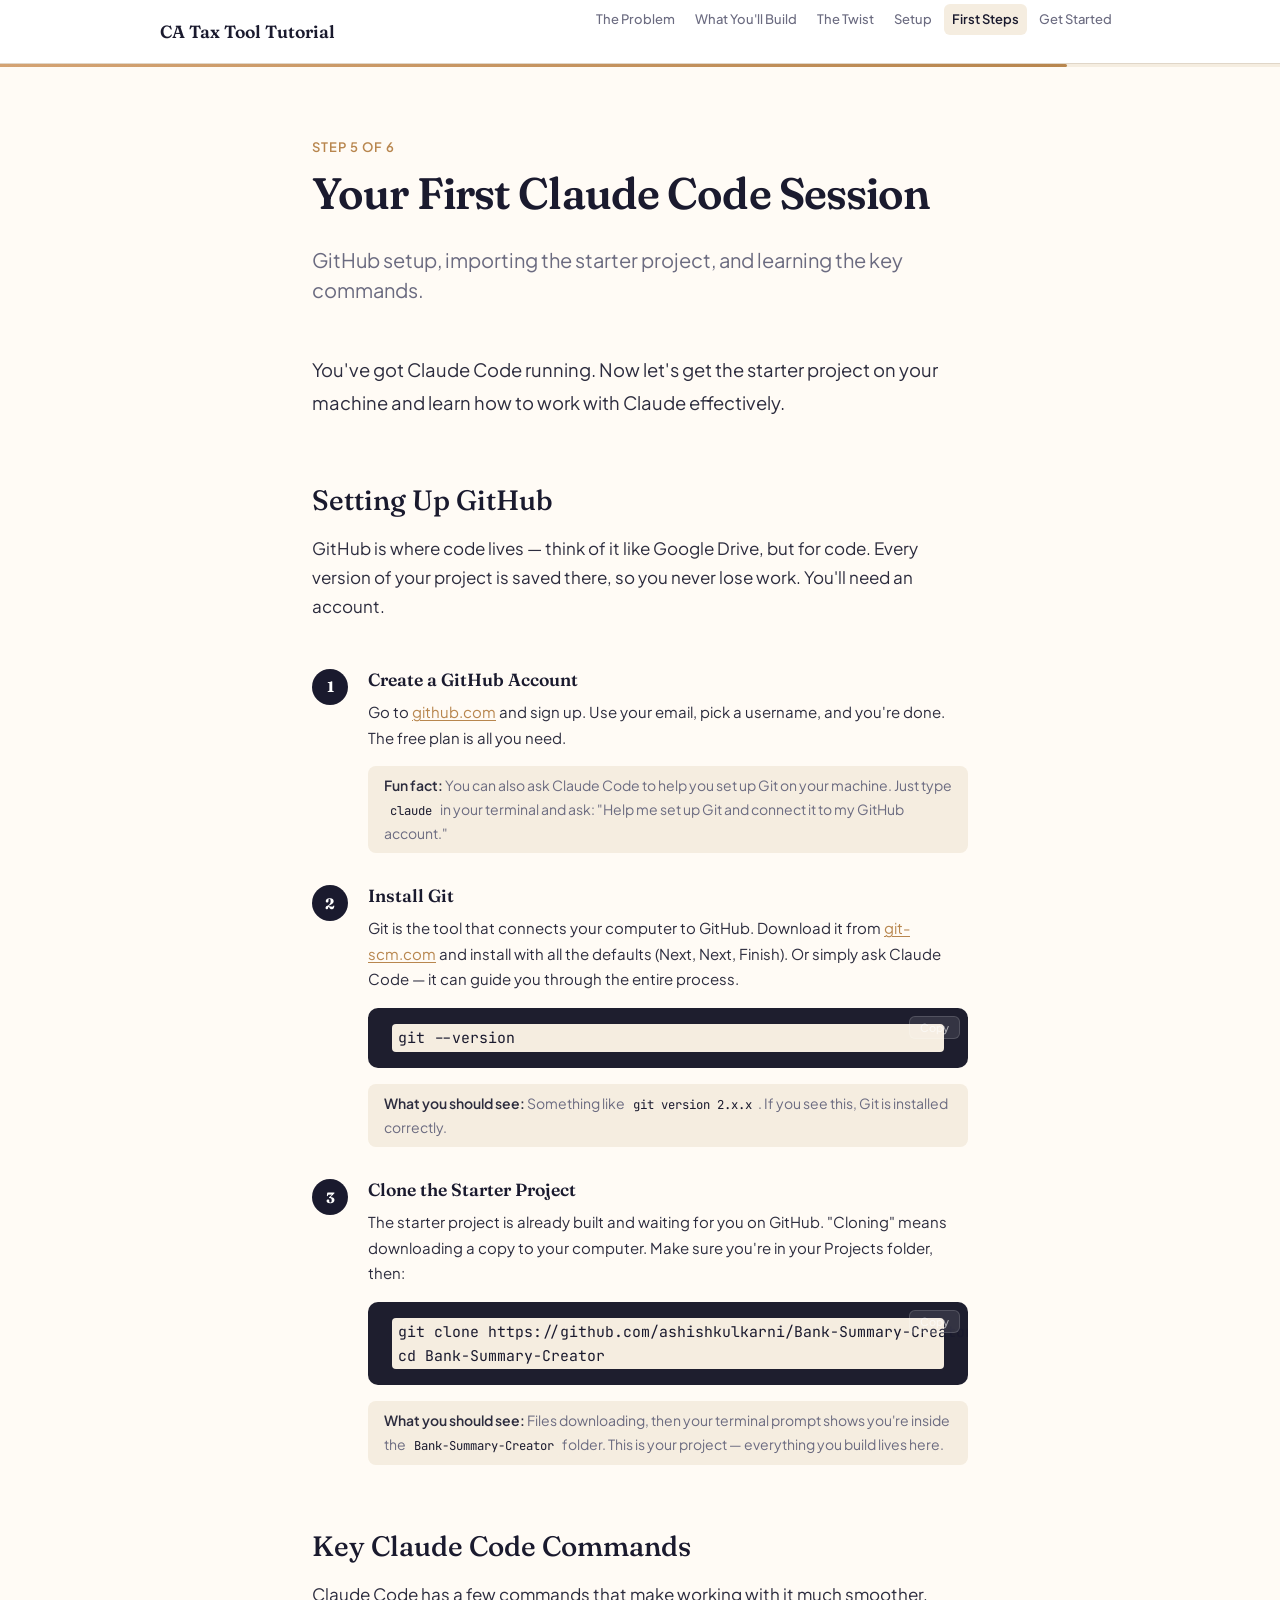
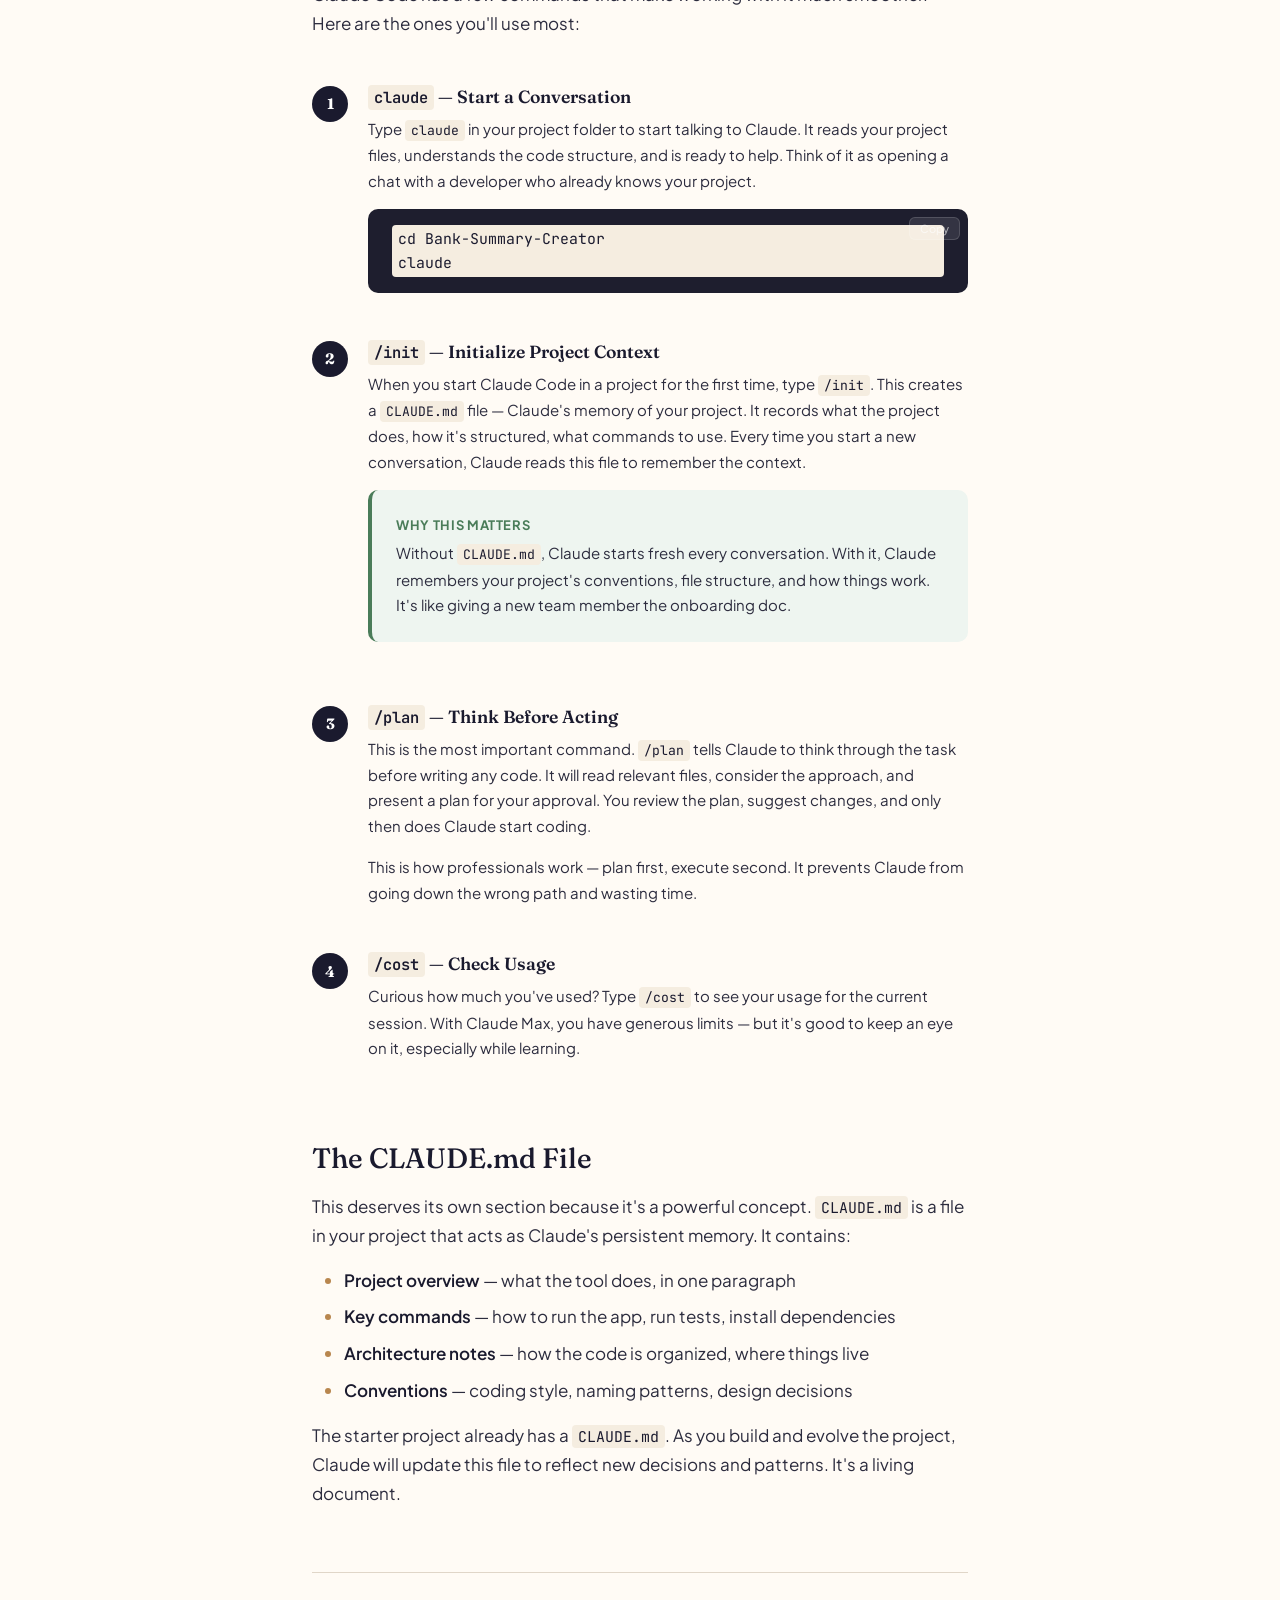
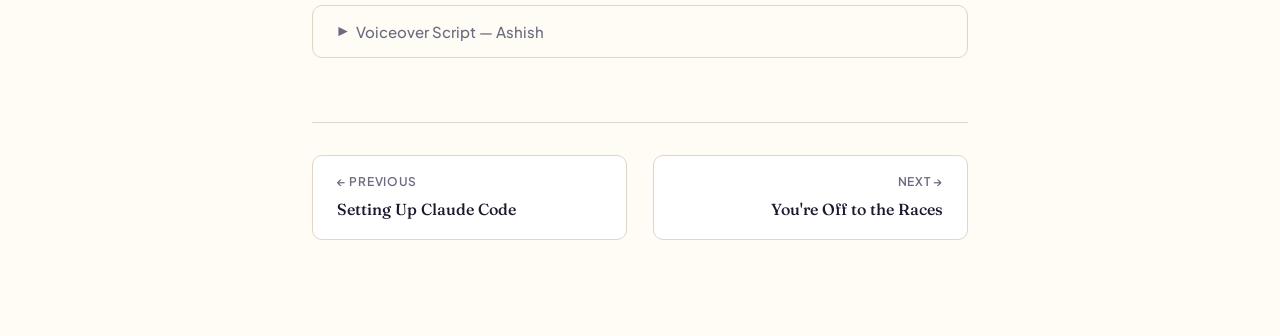
==== tutorial/first-steps.html @ ddcdc400 "Initial commit: Bank Summary Creator + tutorial website Bank Summary Creator: FastAPI app that proce" ====
<!DOCTYPE html>
<html lang="en">
<head>
  <meta charset="UTF-8">
  <meta name="viewport" content="width=device-width, initial-scale=1.0">
  <title>Your First Claude Code Session — Build Your Own Tax Tool</title>
  <link rel="preconnect" href="https://fonts.googleapis.com">
  <link rel="preconnect" href="https://fonts.gstatic.com" crossorigin>
  <link href="https://fonts.googleapis.com/css2?family=Fraunces:ital,opsz,wght@0,9..144,300..900;1,9..144,300..900&family=Plus+Jakarta+Sans:wght@400;500;600;700&family=JetBrains+Mono:wght@400;500&display=swap" rel="stylesheet">
  <link rel="stylesheet" href="css/style.css">
</head>
<body>

  <nav class="site-nav">
    <div class="nav-inner">
      <a href="index.html" class="nav-brand">CA Tax Tool Tutorial</a>
      <ul class="nav-links">
        <li><a href="index.html">The Problem</a></li>
        <li><a href="what-this-unlocks.html">What You'll Build</a></li>
        <li><a href="you-dont-need-a-developer.html">The Twist</a></li>
        <li><a href="setup.html">Setup</a></li>
        <li><a href="first-steps.html">First Steps</a></li>
        <li><a href="get-started.html">Get Started</a></li>
      </ul>
    </div>
  </nav>
  <div class="progress-bar"><div class="progress-bar-fill" style="width: 83.33%"></div></div>

  <main class="page-content">

    <span class="page-label">Step 5 of 6</span>
    <h1>Your First Claude Code Session</h1>
    <p class="page-subtitle">GitHub setup, importing the starter project, and learning the key commands.</p>

    <p class="lead">You've got Claude Code running. Now let's get the starter project on your machine and learn how to work with Claude effectively.</p>

    <h2>Setting Up GitHub</h2>

    <p>GitHub is where code lives — think of it like Google Drive, but for code. Every version of your project is saved there, so you never lose work. You'll need an account.</p>

    <div class="step-list">

      <div class="step">
        <h3>Create a GitHub Account</h3>
        <p>Go to <a href="https://github.com" target="_blank" rel="noopener">github.com</a> and sign up. Use your email, pick a username, and you're done. The free plan is all you need.</p>
        <div class="step-note">
          <strong>Fun fact:</strong> You can also ask Claude Code to help you set up Git on your machine. Just type <code>claude</code> in your terminal and ask: "Help me set up Git and connect it to my GitHub account."
        </div>
      </div>

      <div class="step">
        <h3>Install Git</h3>
        <p>Git is the tool that connects your computer to GitHub. Download it from <a href="https://git-scm.com" target="_blank" rel="noopener">git-scm.com</a> and install with all the defaults (Next, Next, Finish). Or simply ask Claude Code — it can guide you through the entire process.</p>
        <div class="code-block"><code>git --version</code></div>
        <div class="step-note">
          <strong>What you should see:</strong> Something like <code>git version 2.x.x</code>. If you see this, Git is installed correctly.
        </div>
      </div>

      <div class="step">
        <h3>Clone the Starter Project</h3>
        <p>The starter project is already built and waiting for you on GitHub. "Cloning" means downloading a copy to your computer. Make sure you're in your Projects folder, then:</p>
        <div class="code-block"><code>git clone https://github.com/ashishkulkarni/Bank-Summary-Creator.git
cd Bank-Summary-Creator</code></div>
        <div class="step-note">
          <strong>What you should see:</strong> Files downloading, then your terminal prompt shows you're inside the <code>Bank-Summary-Creator</code> folder. This is your project — everything you build lives here.
        </div>
      </div>

    </div>

    <h2>Key Claude Code Commands</h2>

    <p>Claude Code has a few commands that make working with it much smoother. Here are the ones you'll use most:</p>

    <div class="step-list">

      <div class="step">
        <h3><code>claude</code> — Start a Conversation</h3>
        <p>Type <code>claude</code> in your project folder to start talking to Claude. It reads your project files, understands the code structure, and is ready to help. Think of it as opening a chat with a developer who already knows your project.</p>
        <div class="code-block"><code>cd Bank-Summary-Creator
claude</code></div>
      </div>

      <div class="step">
        <h3><code>/init</code> — Initialize Project Context</h3>
        <p>When you start Claude Code in a project for the first time, type <code>/init</code>. This creates a <code>CLAUDE.md</code> file — Claude's memory of your project. It records what the project does, how it's structured, what commands to use. Every time you start a new conversation, Claude reads this file to remember the context.</p>
        <div class="callout callout-tip" style="margin-top: var(--space-sm)">
          <div class="callout-label">Why this matters</div>
          <p>Without <code>CLAUDE.md</code>, Claude starts fresh every conversation. With it, Claude remembers your project's conventions, file structure, and how things work. It's like giving a new team member the onboarding doc.</p>
        </div>
      </div>

      <div class="step">
        <h3><code>/plan</code> — Think Before Acting</h3>
        <p>This is the most important command. <code>/plan</code> tells Claude to think through the task before writing any code. It will read relevant files, consider the approach, and present a plan for your approval. You review the plan, suggest changes, and only then does Claude start coding.</p>
        <p>This is how professionals work — plan first, execute second. It prevents Claude from going down the wrong path and wasting time.</p>
      </div>

      <div class="step">
        <h3><code>/cost</code> — Check Usage</h3>
        <p>Curious how much you've used? Type <code>/cost</code> to see your usage for the current session. With Claude Max, you have generous limits — but it's good to keep an eye on it, especially while learning.</p>
      </div>

    </div>

    <h2>The CLAUDE.md File</h2>

    <p>This deserves its own section because it's a powerful concept. <code>CLAUDE.md</code> is a file in your project that acts as Claude's persistent memory. It contains:</p>

    <ul>
      <li><strong>Project overview</strong> — what the tool does, in one paragraph</li>
      <li><strong>Key commands</strong> — how to run the app, run tests, install dependencies</li>
      <li><strong>Architecture notes</strong> — how the code is organized, where things live</li>
      <li><strong>Conventions</strong> — coding style, naming patterns, design decisions</li>
    </ul>

    <p>The starter project already has a <code>CLAUDE.md</code>. As you build and evolve the project, Claude will update this file to reflect new decisions and patterns. It's a living document.</p>

    <!-- Voiceover Script -->
    <aside class="voiceover-section">
      <button class="voiceover-toggle" aria-expanded="false">
        <span class="toggle-icon">&#9654;</span>
        Voiceover Script — Ashish
      </button>
      <div class="voiceover-content">
        <p>Alright, now we're getting to the fun part. First thing — let's set up GitHub. GitHub is just Google Drive for code, bas. Go to github.com, make a free account, done.</p>
        <p>Then install Git — download from git-scm.com, Next-Next-Finish. Or honestly? Start Claude Code and ask it "help me set up Git." It'll walk you through everything. That's literally what it's for.</p>
        <p>Next, we clone the starter project. That's a fancy word for "download the code." One command — <code>git clone</code> followed by the URL — and the whole project is on your machine. <code>cd</code> into the folder, and you're in.</p>
        <p>Now, the commands you need to know. <code>claude</code> starts a conversation. <code>/init</code> creates the project memory file. <code>/plan</code> — this is the big one — tells Claude to think before doing anything. Always use <code>/plan</code> for big tasks. And <code>/cost</code> lets you check your usage. The CLAUDE.md file is like an onboarding doc for Claude — it remembers your project between conversations. Pretty neat, right? Okay, one more page and you're building.</p>
        <div class="audio-player" data-page="first-steps">Audio narration coming soon</div>
      </div>
    </aside>

    <!-- Page Navigation -->
    <nav class="page-nav">
      <a href="setup.html">
        <span class="nav-direction">&larr; Previous</span>
        <span class="nav-title">Setting Up Claude Code</span>
      </a>
      <a href="get-started.html" class="next">
        <span class="nav-direction">Next &rarr;</span>
        <span class="nav-title">You're Off to the Races</span>
      </a>
    </nav>

  </main>

  <script src="js/main.js"></script>
</body>
</html>
---- tutorial/css/style.css ----
/* ==========================================================================
   Design System — Claude Code Tutorial for CAs
   Editorial / warm professional. Cream + navy + amber.
   ========================================================================== */

/* --- Custom Properties --- */
:root {
  /* Colors */
  --color-cream:       #FFFBF5;
  --color-cream-dark:  #F5EDE0;
  --color-navy:        #1a1a2e;
  --color-navy-light:  #2d2d4a;
  --color-amber:       #d4a373;
  --color-amber-light: #e8c9a0;
  --color-amber-dark:  #b8864e;
  --color-text:        #2c2c3e;
  --color-text-muted:  #6b6b80;
  --color-border:      #e0d6c8;
  --color-code-bg:     #1e1e2e;
  --color-code-text:   #cdd6f4;
  --color-success:     #4a7c59;
  --color-warning:     #c4802b;
  --color-white:       #ffffff;

  /* Typography */
  --font-display: 'Fraunces', Georgia, serif;
  --font-body:    'Plus Jakarta Sans', system-ui, -apple-system, sans-serif;
  --font-mono:    'JetBrains Mono', 'Fira Code', 'Consolas', monospace;

  /* Spacing */
  --space-xs:  0.25rem;
  --space-sm:  0.5rem;
  --space-md:  1rem;
  --space-lg:  1.5rem;
  --space-xl:  2rem;
  --space-2xl: 3rem;
  --space-3xl: 4rem;
  --space-4xl: 6rem;

  /* Layout */
  --max-width:     720px;
  --max-width-wide: 960px;
  --nav-height:    64px;

  /* Transitions */
  --transition-fast: 150ms ease;
  --transition-base: 250ms ease;
}

/* --- Reset & Base --- */
*,
*::before,
*::after {
  box-sizing: border-box;
  margin: 0;
  padding: 0;
}

html {
  font-size: 16px;
  scroll-behavior: smooth;
  -webkit-font-smoothing: antialiased;
  -moz-osx-font-smoothing: grayscale;
}

body {
  font-family: var(--font-body);
  font-size: 1.0625rem;
  line-height: 1.7;
  color: var(--color-text);
  background-color: var(--color-cream);
  min-height: 100vh;
}

img {
  max-width: 100%;
  display: block;
}

a {
  color: var(--color-amber-dark);
  text-decoration: underline;
  text-decoration-thickness: 1px;
  text-underline-offset: 2px;
  transition: color var(--transition-fast);
}

a:hover {
  color: var(--color-navy);
}

/* --- Typography --- */
h1, h2, h3, h4 {
  font-family: var(--font-display);
  color: var(--color-navy);
  line-height: 1.25;
  font-optical-sizing: auto;
}

h1 {
  font-size: 2.75rem;
  font-weight: 600;
  letter-spacing: -0.02em;
  margin-bottom: var(--space-lg);
  font-variation-settings: "SOFT" 50, "WONK" 1;
}

h2 {
  font-size: 1.75rem;
  font-weight: 500;
  margin-top: var(--space-3xl);
  margin-bottom: var(--space-md);
  font-variation-settings: "SOFT" 30, "WONK" 1;
}

h3 {
  font-size: 1.3rem;
  font-weight: 600;
  margin-top: var(--space-2xl);
  margin-bottom: var(--space-sm);
}

p {
  margin-bottom: var(--space-md);
}

strong {
  font-weight: 600;
  color: var(--color-navy);
}

/* --- Navigation --- */
.site-nav {
  position: sticky;
  top: 0;
  z-index: 100;
  background: var(--color-white);
  border-bottom: 1px solid var(--color-border);
  height: var(--nav-height);
  display: flex;
  align-items: center;
  padding: 0 var(--space-xl);
}

.nav-inner {
  max-width: var(--max-width-wide);
  margin: 0 auto;
  width: 100%;
  display: flex;
  align-items: center;
  justify-content: space-between;
  gap: var(--space-md);
}

.nav-brand {
  font-family: var(--font-display);
  font-size: 1.1rem;
  font-weight: 600;
  color: var(--color-navy);
  text-decoration: none;
  white-space: nowrap;
  font-variation-settings: "SOFT" 50, "WONK" 1;
}

.nav-brand:hover {
  color: var(--color-amber-dark);
}

.nav-links {
  display: flex;
  align-items: center;
  gap: var(--space-xs);
  list-style: none;
  overflow-x: auto;
  -webkit-overflow-scrolling: touch;
}

.nav-links a {
  display: block;
  padding: var(--space-xs) var(--space-sm);
  font-size: 0.8125rem;
  font-weight: 500;
  color: var(--color-text-muted);
  text-decoration: none;
  border-radius: 6px;
  white-space: nowrap;
  transition: all var(--transition-fast);
}

.nav-links a:hover {
  color: var(--color-navy);
  background: var(--color-cream);
}

.nav-links a.active {
  color: var(--color-navy);
  background: var(--color-cream-dark);
  font-weight: 600;
}

/* --- Progress Bar --- */
.progress-bar {
  height: 3px;
  background: var(--color-cream-dark);
}

.progress-bar-fill {
  height: 100%;
  background: linear-gradient(90deg, var(--color-amber), var(--color-amber-dark));
  transition: width var(--transition-base);
  border-radius: 0 2px 2px 0;
}

/* --- Main Content --- */
.page-content {
  max-width: var(--max-width);
  margin: 0 auto;
  padding: var(--space-3xl) var(--space-xl) var(--space-4xl);
}

.page-label {
  display: inline-block;
  font-family: var(--font-body);
  font-size: 0.8125rem;
  font-weight: 600;
  text-transform: uppercase;
  letter-spacing: 0.08em;
  color: var(--color-amber-dark);
  margin-bottom: var(--space-sm);
}

.page-subtitle {
  font-size: 1.25rem;
  color: var(--color-text-muted);
  margin-bottom: var(--space-2xl);
  line-height: 1.5;
}

.lead {
  font-size: 1.15rem;
  line-height: 1.8;
  color: var(--color-text);
}

/* --- Stat Cards --- */
.stat-grid {
  display: grid;
  grid-template-columns: repeat(auto-fit, minmax(200px, 1fr));
  gap: var(--space-md);
  margin: var(--space-2xl) 0;
}

.stat-card {
  background: var(--color-white);
  border: 1px solid var(--color-border);
  border-radius: 12px;
  padding: var(--space-lg);
  text-align: center;
}

.stat-card .stat-number {
  font-family: var(--font-display);
  font-size: 2rem;
  font-weight: 700;
  color: var(--color-amber-dark);
  display: block;
  line-height: 1.2;
  font-variation-settings: "SOFT" 50;
}

.stat-card .stat-label {
  font-size: 0.875rem;
  color: var(--color-text-muted);
  margin-top: var(--space-xs);
}

/* --- Feature / Phase Cards --- */
.phase-list {
  margin: var(--space-2xl) 0;
  display: flex;
  flex-direction: column;
  gap: var(--space-lg);
}

.phase-card {
  background: var(--color-white);
  border: 1px solid var(--color-border);
  border-radius: 12px;
  padding: var(--space-xl);
  position: relative;
  border-left: 4px solid var(--color-amber);
}

.phase-card .phase-number {
  font-family: var(--font-display);
  font-size: 0.875rem;
  font-weight: 600;
  color: var(--color-amber-dark);
  text-transform: uppercase;
  letter-spacing: 0.05em;
  margin-bottom: var(--space-xs);
}

.phase-card h3 {
  margin-top: 0;
  font-size: 1.15rem;
}

.phase-card p {
  font-size: 0.9375rem;
  color: var(--color-text-muted);
  margin-bottom: 0;
}

.phase-card .phase-value {
  display: inline-block;
  margin-top: var(--space-sm);
  font-size: 0.8125rem;
  font-weight: 600;
  color: var(--color-success);
  background: #eef5f0;
  padding: var(--space-xs) var(--space-sm);
  border-radius: 6px;
}

/* --- Steps (Setup / Instructions) --- */
.step-list {
  counter-reset: step-counter;
  margin: var(--space-2xl) 0;
  display: flex;
  flex-direction: column;
  gap: var(--space-xl);
}

.step {
  counter-increment: step-counter;
  position: relative;
  padding-left: 3.5rem;
}

.step::before {
  content: counter(step-counter);
  position: absolute;
  left: 0;
  top: 0;
  width: 2.25rem;
  height: 2.25rem;
  background: var(--color-navy);
  color: var(--color-white);
  border-radius: 50%;
  display: flex;
  align-items: center;
  justify-content: center;
  font-family: var(--font-display);
  font-size: 0.9375rem;
  font-weight: 700;
}

.step h3 {
  margin-top: 0;
  font-size: 1.1rem;
}

.step p {
  font-size: 0.9375rem;
}

.step .step-note {
  background: var(--color-cream-dark);
  border-radius: 8px;
  padding: var(--space-sm) var(--space-md);
  font-size: 0.875rem;
  color: var(--color-text-muted);
  margin-top: var(--space-sm);
}

.step .step-note strong {
  color: var(--color-text);
}

/* --- Code Blocks --- */
.code-block {
  position: relative;
  background: var(--color-code-bg);
  border-radius: 10px;
  padding: var(--space-md) var(--space-lg);
  margin: var(--space-md) 0;
  overflow-x: auto;
}

.code-block code {
  font-family: var(--font-mono);
  font-size: 0.875rem;
  line-height: 1.6;
  color: var(--color-code-text);
  display: block;
  white-space: pre;
}

.code-block .copy-btn {
  position: absolute;
  top: var(--space-sm);
  right: var(--space-sm);
  background: rgba(255,255,255,0.1);
  border: 1px solid rgba(255,255,255,0.15);
  color: rgba(255,255,255,0.6);
  font-family: var(--font-body);
  font-size: 0.6875rem;
  font-weight: 500;
  padding: 4px 10px;
  border-radius: 6px;
  cursor: pointer;
  transition: all var(--transition-fast);
}

.code-block .copy-btn:hover {
  background: rgba(255,255,255,0.2);
  color: rgba(255,255,255,0.9);
}

.code-block .copy-btn.copied {
  background: var(--color-success);
  color: var(--color-white);
  border-color: var(--color-success);
}

/* Inline code */
code:not([class]) {
  font-family: var(--font-mono);
  font-size: 0.875em;
  background: var(--color-cream-dark);
  padding: 2px 6px;
  border-radius: 4px;
  color: var(--color-navy);
}

/* --- Callout Boxes --- */
.callout {
  border-radius: 10px;
  padding: var(--space-lg);
  margin: var(--space-xl) 0;
}

.callout-insight {
  background: #f0ebe3;
  border-left: 4px solid var(--color-amber);
}

.callout-tip {
  background: #eef5f0;
  border-left: 4px solid var(--color-success);
}

.callout-warning {
  background: #fef3e2;
  border-left: 4px solid var(--color-warning);
}

.callout p:last-child {
  margin-bottom: 0;
}

.callout-label {
  font-size: 0.8125rem;
  font-weight: 700;
  text-transform: uppercase;
  letter-spacing: 0.05em;
  margin-bottom: var(--space-xs);
}

.callout-insight .callout-label { color: var(--color-amber-dark); }
.callout-tip .callout-label     { color: var(--color-success); }
.callout-warning .callout-label { color: var(--color-warning); }

/* --- Voiceover Script --- */
.voiceover-section {
  margin-top: var(--space-3xl);
  border-top: 1px solid var(--color-border);
  padding-top: var(--space-xl);
}

.voiceover-toggle {
  display: flex;
  align-items: center;
  gap: var(--space-sm);
  background: none;
  border: 1px solid var(--color-border);
  border-radius: 10px;
  padding: var(--space-md) var(--space-lg);
  font-family: var(--font-body);
  font-size: 0.9375rem;
  font-weight: 500;
  color: var(--color-text-muted);
  cursor: pointer;
  width: 100%;
  text-align: left;
  transition: all var(--transition-fast);
}

.voiceover-toggle:hover {
  border-color: var(--color-amber);
  color: var(--color-navy);
}

.voiceover-toggle .toggle-icon {
  display: inline-block;
  transition: transform var(--transition-base);
  font-size: 0.75rem;
}

.voiceover-toggle[aria-expanded="true"] .toggle-icon {
  transform: rotate(90deg);
}

.voiceover-content {
  display: none;
  margin-top: var(--space-md);
  background: var(--color-white);
  border: 1px solid var(--color-border);
  border-radius: 10px;
  padding: var(--space-xl);
}

.voiceover-content.is-open {
  display: block;
}

.voiceover-content p {
  font-size: 0.9375rem;
  color: var(--color-text-muted);
  font-style: italic;
  line-height: 1.8;
}

.audio-player {
  margin-top: var(--space-md);
  padding: var(--space-md);
  background: var(--color-cream-dark);
  border-radius: 8px;
  font-size: 0.8125rem;
  color: var(--color-text-muted);
  text-align: center;
}

/* --- Page Navigation (Prev / Next) --- */
.page-nav {
  display: flex;
  justify-content: space-between;
  align-items: stretch;
  gap: var(--space-md);
  margin-top: var(--space-3xl);
  padding-top: var(--space-xl);
  border-top: 1px solid var(--color-border);
}

.page-nav a {
  display: flex;
  flex-direction: column;
  gap: var(--space-xs);
  padding: var(--space-md) var(--space-lg);
  background: var(--color-white);
  border: 1px solid var(--color-border);
  border-radius: 10px;
  text-decoration: none;
  transition: all var(--transition-fast);
  min-width: 0;
  flex: 0 1 48%;
}

.page-nav a:hover {
  border-color: var(--color-amber);
  box-shadow: 0 2px 8px rgba(0,0,0,0.06);
}

.page-nav .nav-direction {
  font-size: 0.75rem;
  font-weight: 600;
  text-transform: uppercase;
  letter-spacing: 0.06em;
  color: var(--color-text-muted);
}

.page-nav .nav-title {
  font-family: var(--font-display);
  font-size: 1rem;
  font-weight: 500;
  color: var(--color-navy);
}

.page-nav .next {
  text-align: right;
  margin-left: auto;
}

/* --- Lists --- */
ul, ol {
  margin-bottom: var(--space-md);
  padding-left: var(--space-xl);
}

li {
  margin-bottom: var(--space-sm);
}

li::marker {
  color: var(--color-amber-dark);
}

/* --- Horizontal Rule --- */
hr {
  border: none;
  border-top: 1px solid var(--color-border);
  margin: var(--space-2xl) 0;
}

/* --- CTA / Highlight Box --- */
.cta-box {
  background: var(--color-navy);
  color: var(--color-cream);
  border-radius: 14px;
  padding: var(--space-2xl);
  margin: var(--space-2xl) 0;
  text-align: center;
}

.cta-box h2,
.cta-box h3 {
  color: var(--color-cream);
  margin-top: 0;
}

.cta-box p {
  color: var(--color-amber-light);
  font-size: 1.0625rem;
}

.cta-box .cta-link {
  display: inline-block;
  margin-top: var(--space-md);
  padding: var(--space-sm) var(--space-xl);
  background: var(--color-amber);
  color: var(--color-navy);
  font-weight: 600;
  font-size: 0.9375rem;
  border-radius: 8px;
  text-decoration: none;
  transition: all var(--transition-fast);
}

.cta-box .cta-link:hover {
  background: var(--color-amber-light);
}

/* --- Tips list --- */
.tips-list {
  list-style: none;
  padding-left: 0;
  margin: var(--space-xl) 0;
}

.tips-list li {
  padding: var(--space-md) var(--space-lg);
  background: var(--color-white);
  border: 1px solid var(--color-border);
  border-radius: 10px;
  margin-bottom: var(--space-sm);
  font-size: 0.9375rem;
}

.tips-list li strong {
  display: block;
  margin-bottom: var(--space-xs);
}

/* --- Responsive --- */
@media (max-width: 768px) {
  :root {
    --nav-height: auto;
  }

  .site-nav {
    height: auto;
    padding: var(--space-sm) var(--space-md);
  }

  .nav-inner {
    flex-direction: column;
    gap: var(--space-sm);
  }

  .nav-links {
    width: 100%;
    justify-content: flex-start;
    gap: 2px;
    padding-bottom: var(--space-xs);
  }

  .nav-links a {
    font-size: 0.75rem;
    padding: var(--space-xs) 6px;
  }

  h1 {
    font-size: 2rem;
  }

  h2 {
    font-size: 1.4rem;
  }

  .page-content {
    padding: var(--space-2xl) var(--space-md) var(--space-3xl);
  }

  .stat-grid {
    grid-template-columns: 1fr 1fr;
  }

  .step {
    padding-left: 2.75rem;
  }

  .page-nav {
    flex-direction: column;
  }

  .page-nav a {
    flex: 1 1 100%;
  }

  .page-nav .next {
    text-align: left;
  }
}

@media (max-width: 480px) {
  .stat-grid {
    grid-template-columns: 1fr;
  }
}
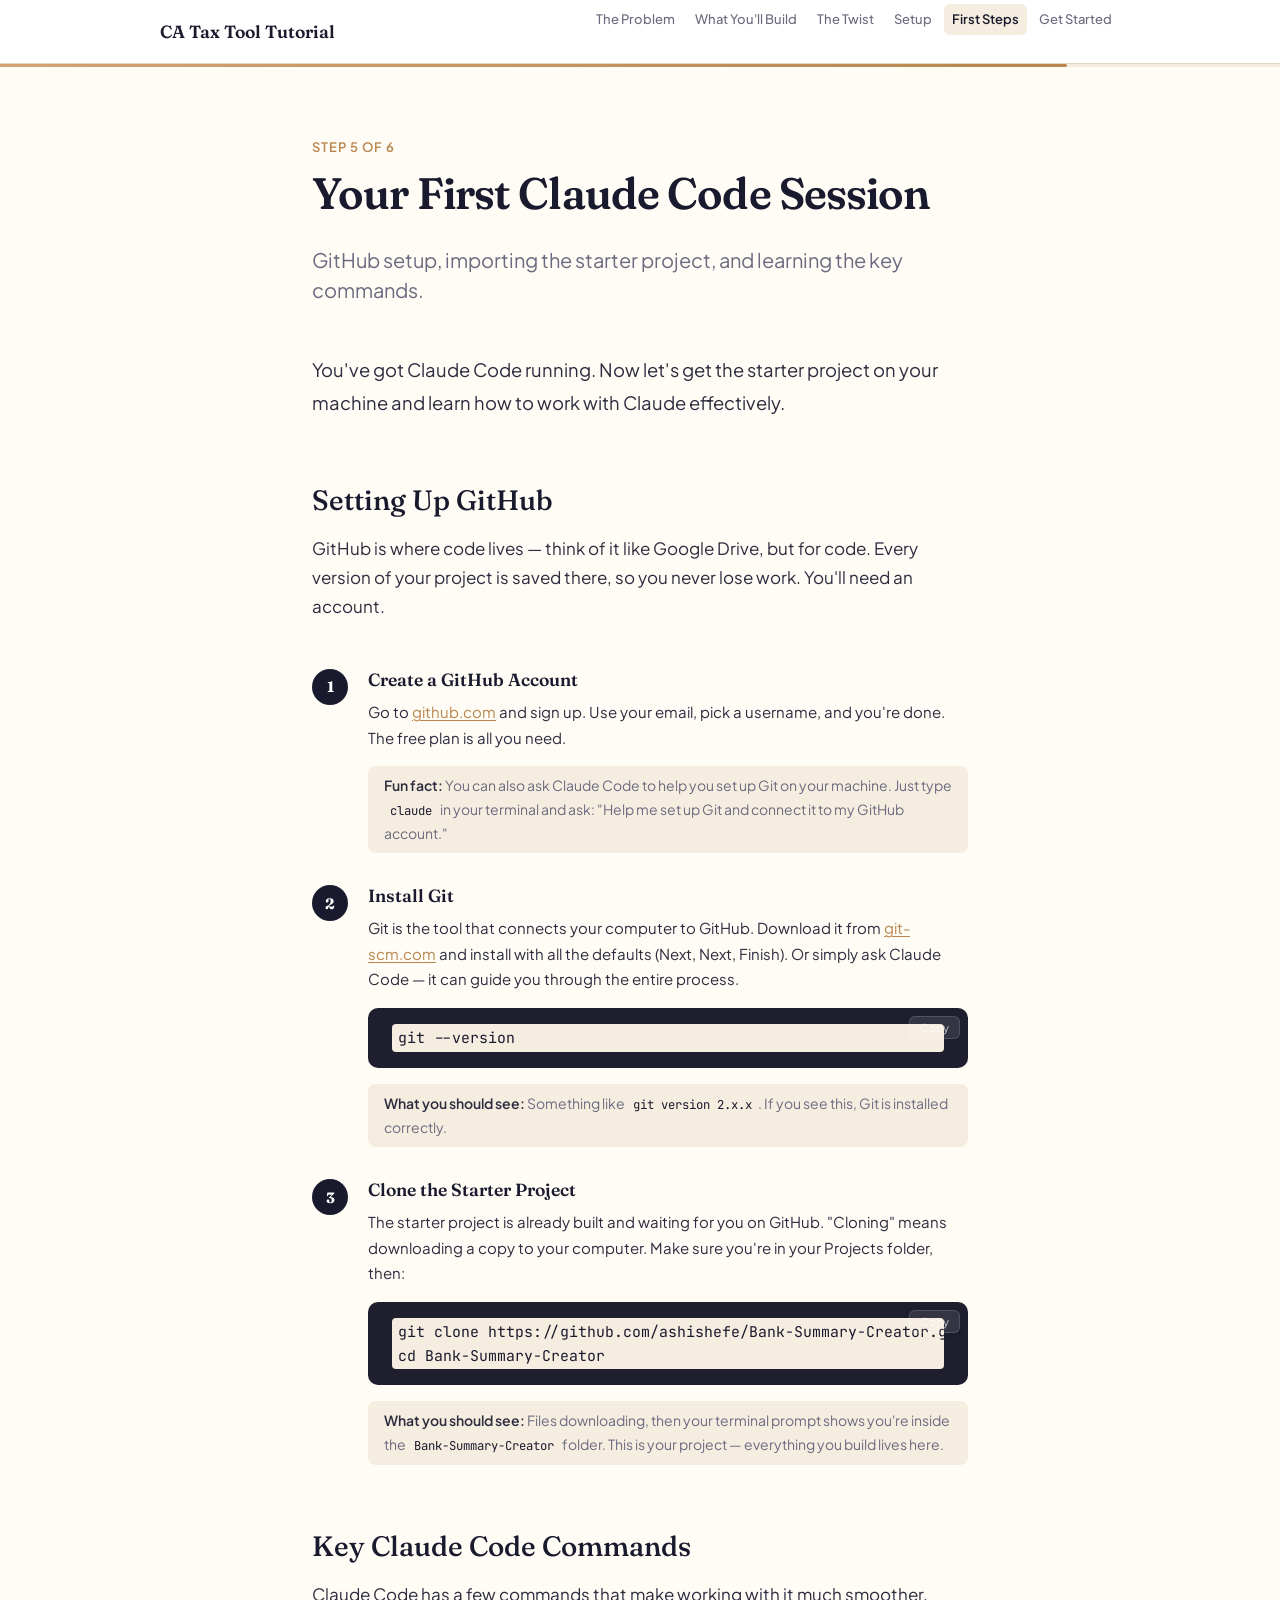
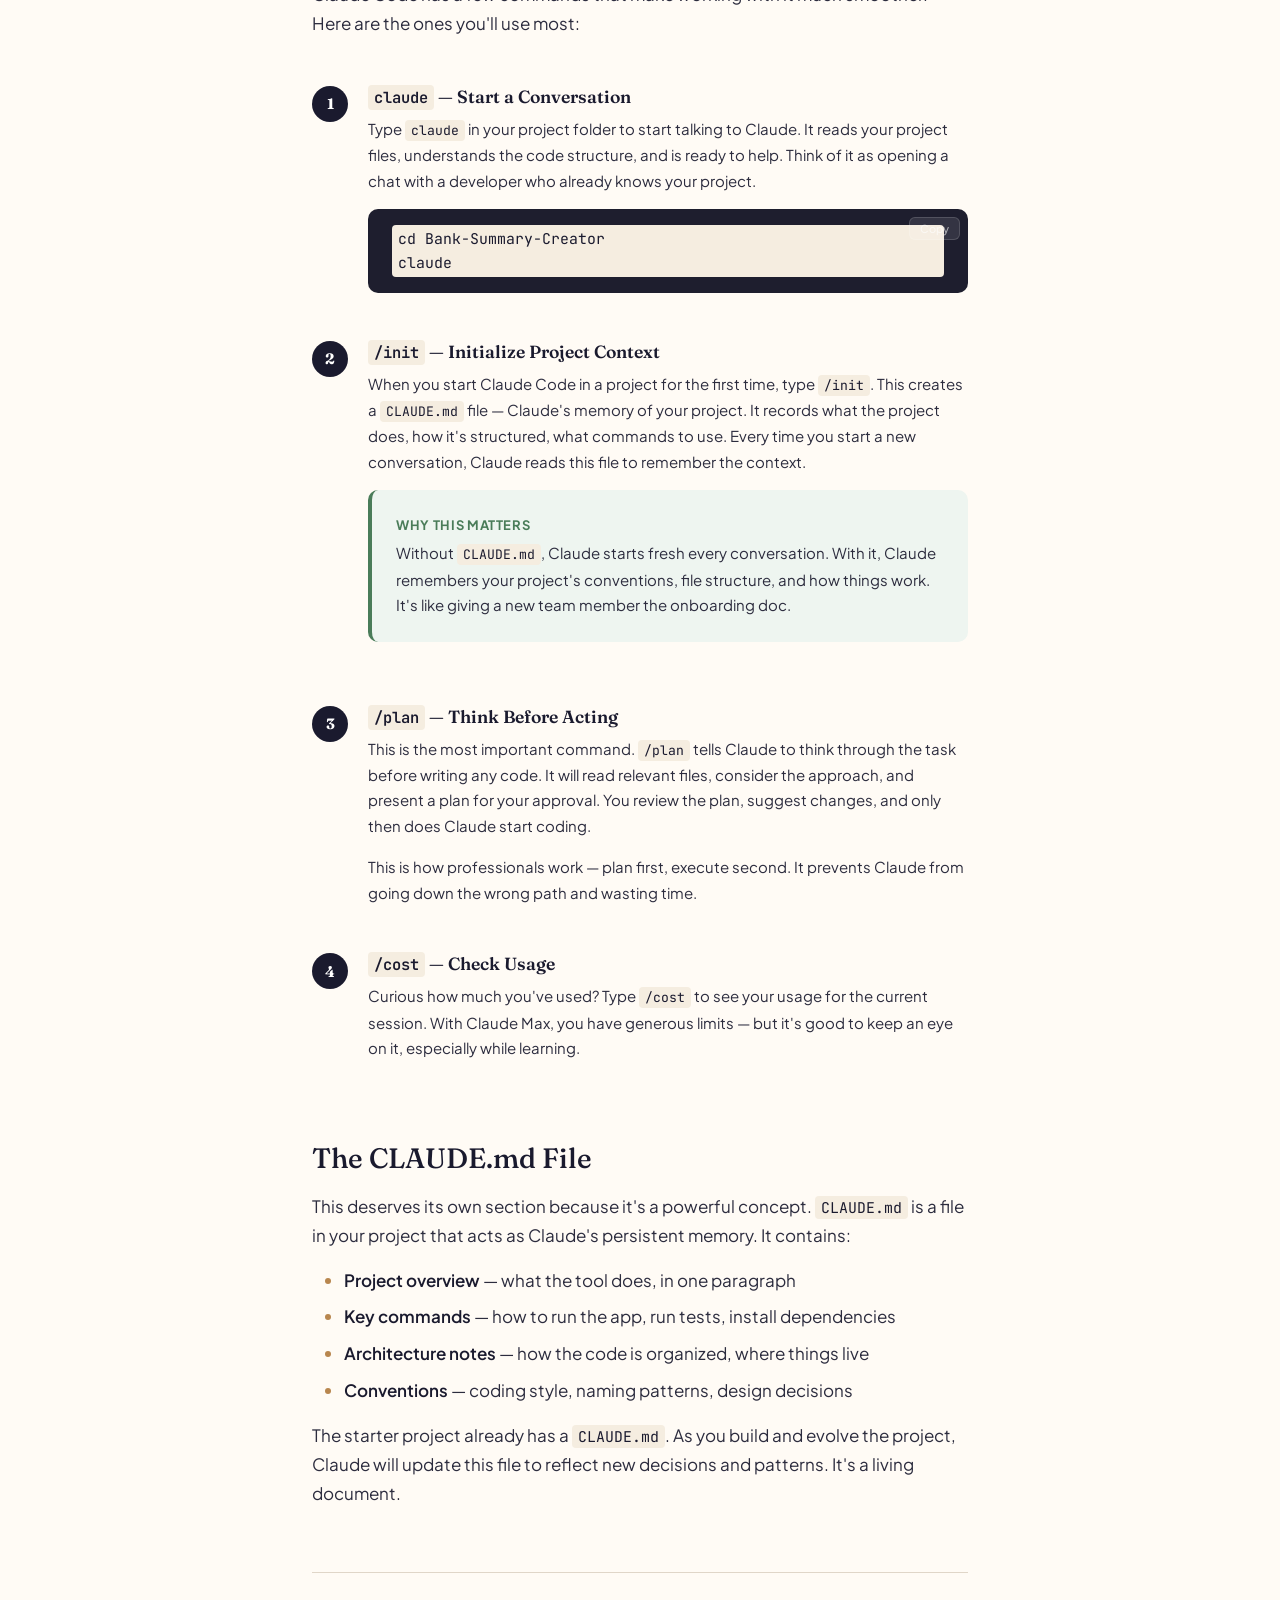
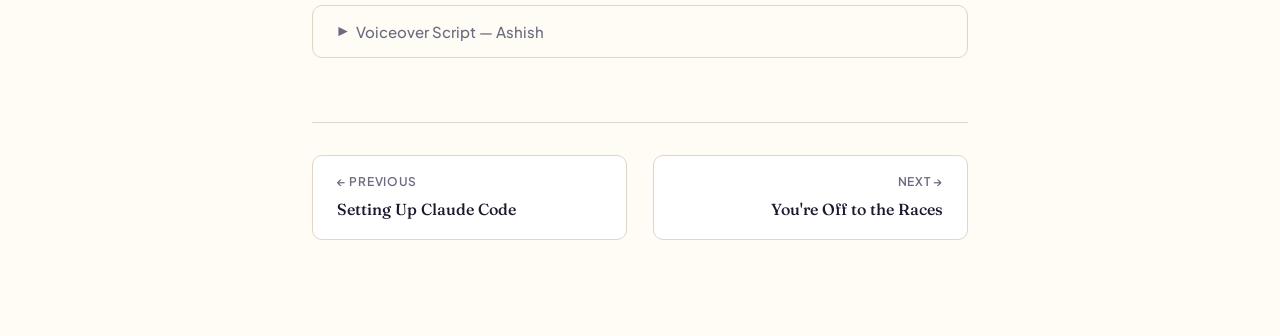
==== commit 8b8ec81d: "Fix clone URL to match actual GitHub username Co-Authored-By: Claude Opus 4.6 <noreply@anthropic.com" ====
--- a/tutorial/first-steps.html
+++ b/tutorial/first-steps.html
@@ -60,7 +60,7 @@
       <div class="step">
         <h3>Clone the Starter Project</h3>
         <p>The starter project is already built and waiting for you on GitHub. "Cloning" means downloading a copy to your computer. Make sure you're in your Projects folder, then:</p>
-        <div class="code-block"><code>git clone https://github.com/ashishkulkarni/Bank-Summary-Creator.git
+        <div class="code-block"><code>git clone https://github.com/ashishefe/Bank-Summary-Creator.git
 cd Bank-Summary-Creator</code></div>
         <div class="step-note">
           <strong>What you should see:</strong> Files downloading, then your terminal prompt shows you're inside the <code>Bank-Summary-Creator</code> folder. This is your project — everything you build lives here.
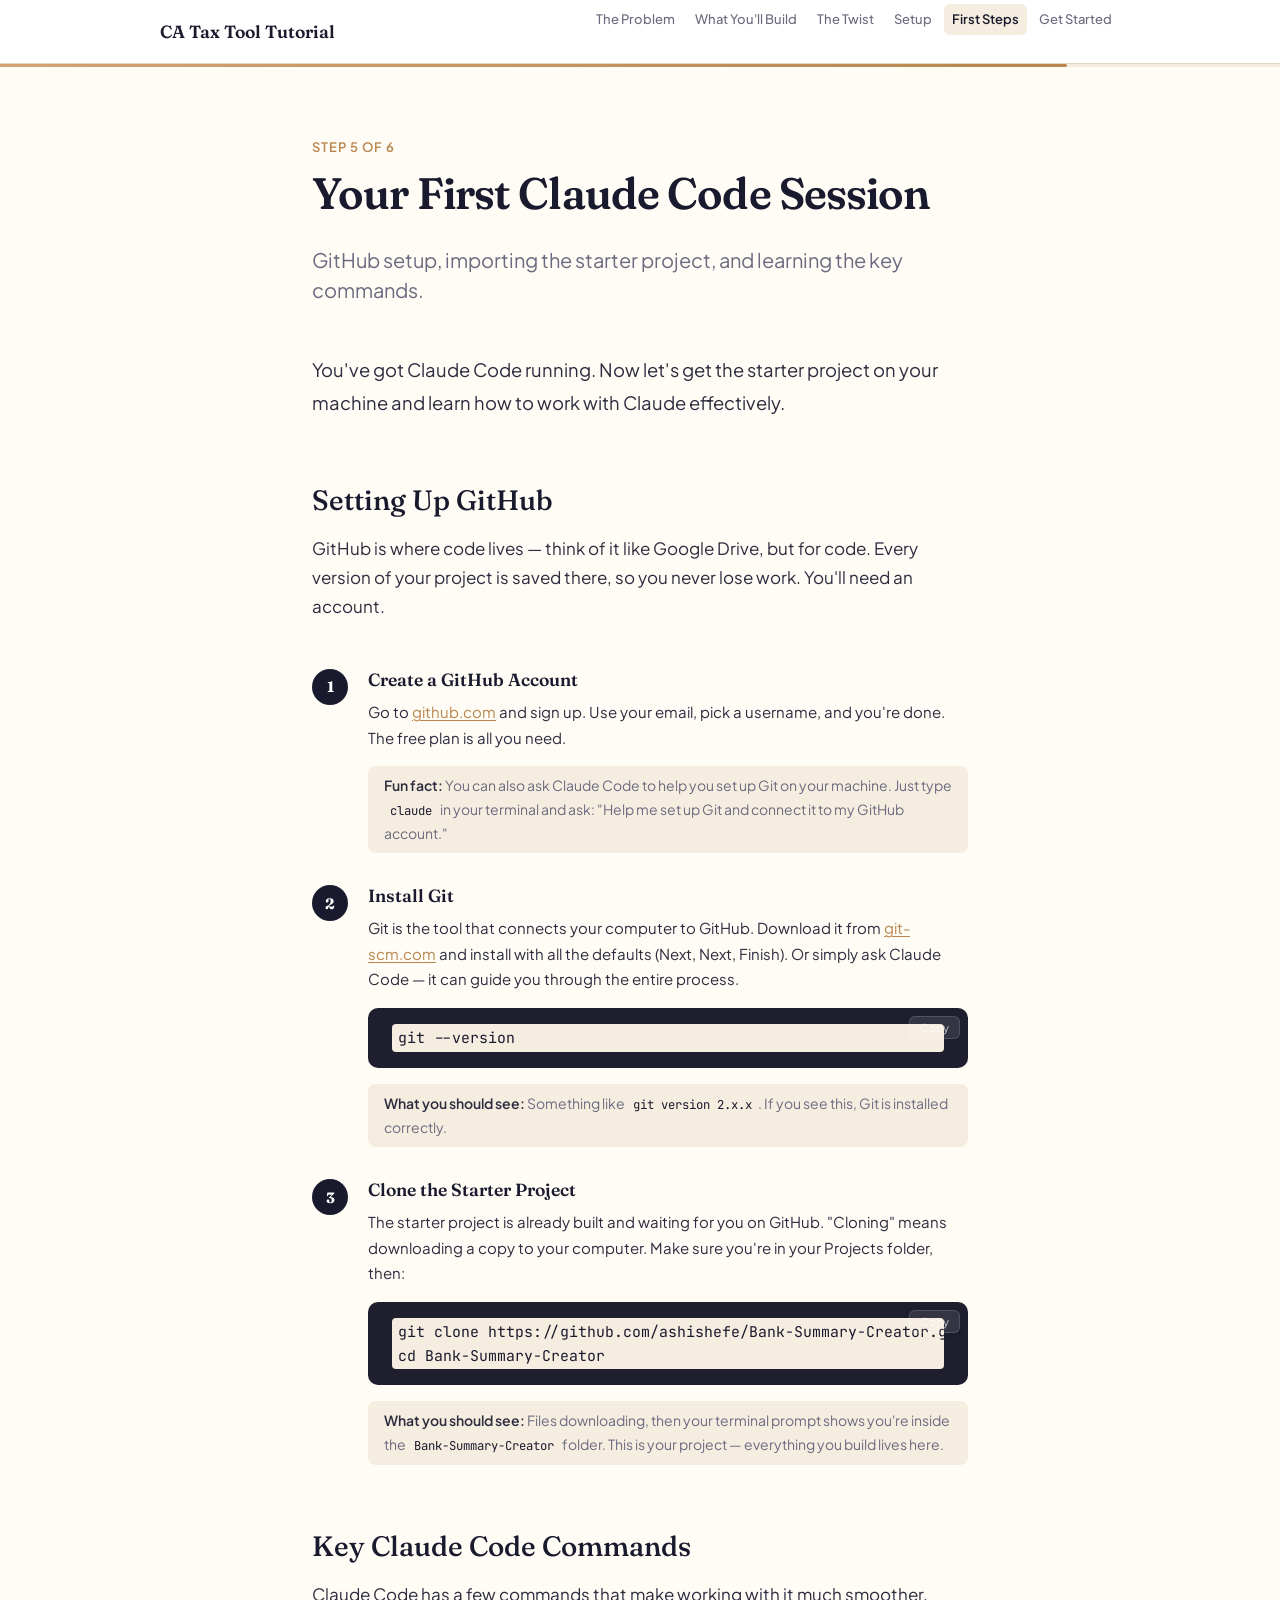
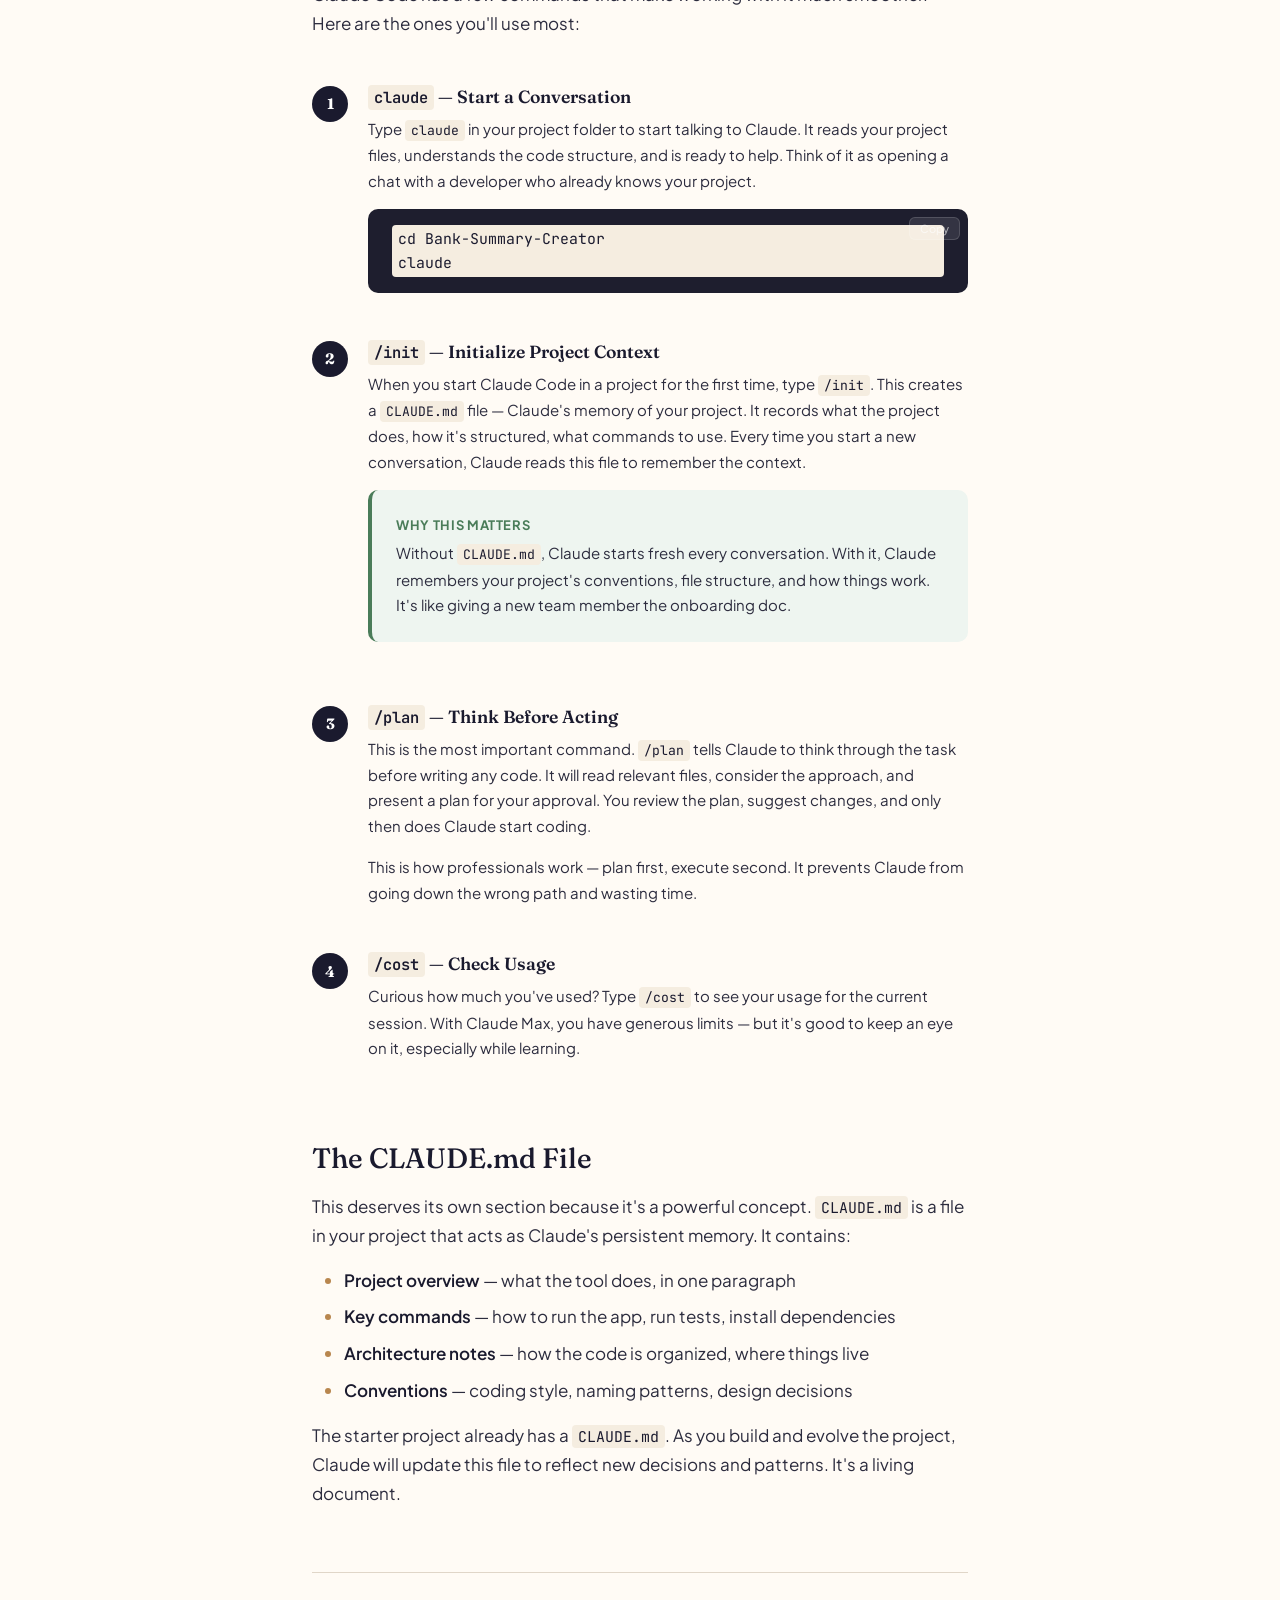
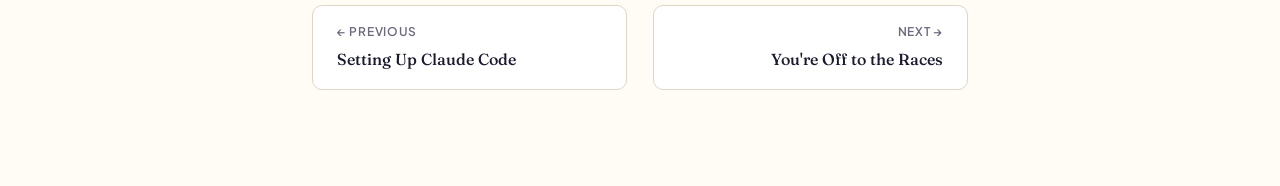
==== commit 09381b49: "Remove voiceover/audio sections from tutorial website Voice narration was too gimmicky — removed all" ====
--- a/tutorial/first-steps.html
+++ b/tutorial/first-steps.html
@@ -117,21 +117,6 @@
 
     <p>The starter project already has a <code>CLAUDE.md</code>. As you build and evolve the project, Claude will update this file to reflect new decisions and patterns. It's a living document.</p>
 
-    <!-- Voiceover Script -->
-    <aside class="voiceover-section">
-      <button class="voiceover-toggle" aria-expanded="false">
-        <span class="toggle-icon">&#9654;</span>
-        Voiceover Script — Ashish
-      </button>
-      <div class="voiceover-content">
-        <p>Alright, now we're getting to the fun part. First thing — let's set up GitHub. GitHub is just Google Drive for code, bas. Go to github.com, make a free account, done.</p>
-        <p>Then install Git — download from git-scm.com, Next-Next-Finish. Or honestly? Start Claude Code and ask it "help me set up Git." It'll walk you through everything. That's literally what it's for.</p>
-        <p>Next, we clone the starter project. That's a fancy word for "download the code." One command — <code>git clone</code> followed by the URL — and the whole project is on your machine. <code>cd</code> into the folder, and you're in.</p>
-        <p>Now, the commands you need to know. <code>claude</code> starts a conversation. <code>/init</code> creates the project memory file. <code>/plan</code> — this is the big one — tells Claude to think before doing anything. Always use <code>/plan</code> for big tasks. And <code>/cost</code> lets you check your usage. The CLAUDE.md file is like an onboarding doc for Claude — it remembers your project between conversations. Pretty neat, right? Okay, one more page and you're building.</p>
-        <div class="audio-player" data-page="first-steps">Audio narration coming soon</div>
-      </div>
-    </aside>
-
     <!-- Page Navigation -->
     <nav class="page-nav">
       <a href="setup.html">
--- a/tutorial/css/style.css
+++ b/tutorial/css/style.css
@@ -472,76 +472,6 @@
 .callout-tip .callout-label     { color: var(--color-success); }
 .callout-warning .callout-label { color: var(--color-warning); }
 
-/* --- Voiceover Script --- */
-.voiceover-section {
-  margin-top: var(--space-3xl);
-  border-top: 1px solid var(--color-border);
-  padding-top: var(--space-xl);
-}
-
-.voiceover-toggle {
-  display: flex;
-  align-items: center;
-  gap: var(--space-sm);
-  background: none;
-  border: 1px solid var(--color-border);
-  border-radius: 10px;
-  padding: var(--space-md) var(--space-lg);
-  font-family: var(--font-body);
-  font-size: 0.9375rem;
-  font-weight: 500;
-  color: var(--color-text-muted);
-  cursor: pointer;
-  width: 100%;
-  text-align: left;
-  transition: all var(--transition-fast);
-}
-
-.voiceover-toggle:hover {
-  border-color: var(--color-amber);
-  color: var(--color-navy);
-}
-
-.voiceover-toggle .toggle-icon {
-  display: inline-block;
-  transition: transform var(--transition-base);
-  font-size: 0.75rem;
-}
-
-.voiceover-toggle[aria-expanded="true"] .toggle-icon {
-  transform: rotate(90deg);
-}
-
-.voiceover-content {
-  display: none;
-  margin-top: var(--space-md);
-  background: var(--color-white);
-  border: 1px solid var(--color-border);
-  border-radius: 10px;
-  padding: var(--space-xl);
-}
-
-.voiceover-content.is-open {
-  display: block;
-}
-
-.voiceover-content p {
-  font-size: 0.9375rem;
-  color: var(--color-text-muted);
-  font-style: italic;
-  line-height: 1.8;
-}
-
-.audio-player {
-  margin-top: var(--space-md);
-  padding: var(--space-md);
-  background: var(--color-cream-dark);
-  border-radius: 8px;
-  font-size: 0.8125rem;
-  color: var(--color-text-muted);
-  text-align: center;
-}
-
 /* --- Page Navigation (Prev / Next) --- */
 .page-nav {
   display: flex;
